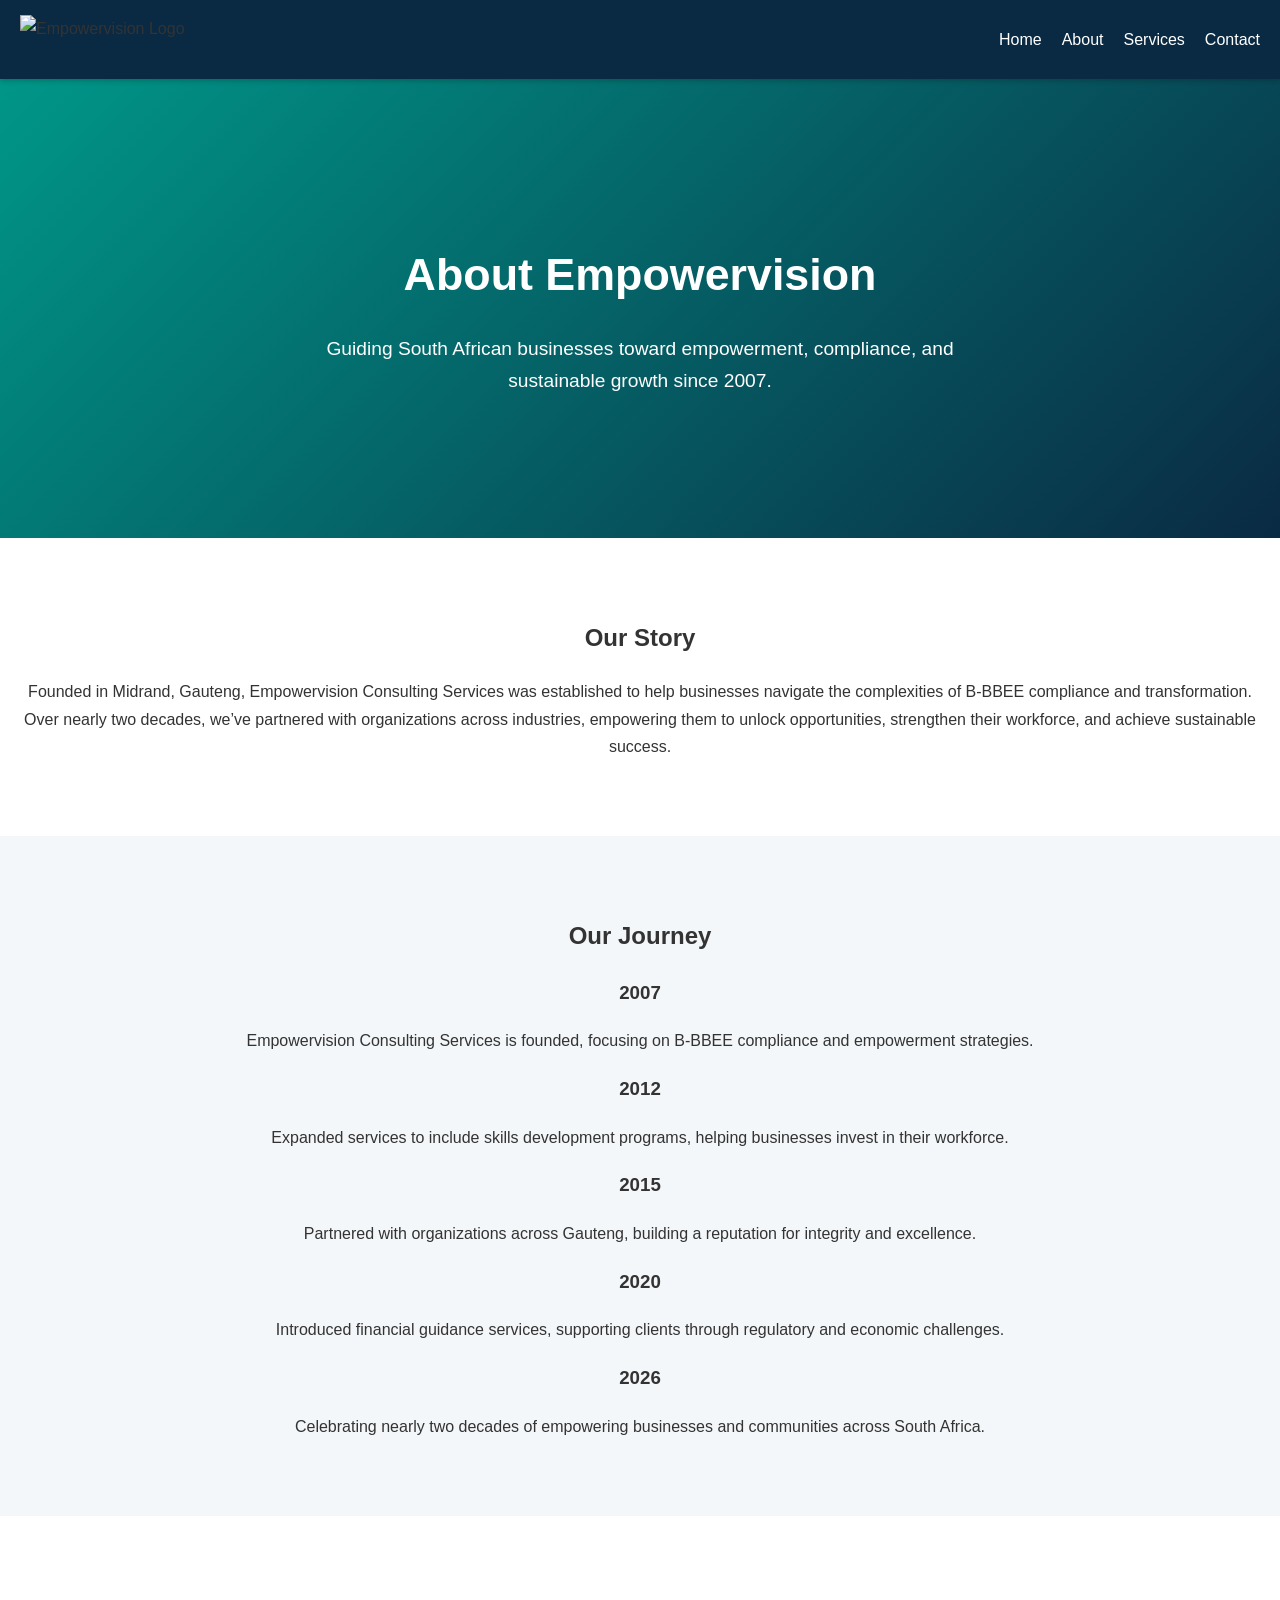
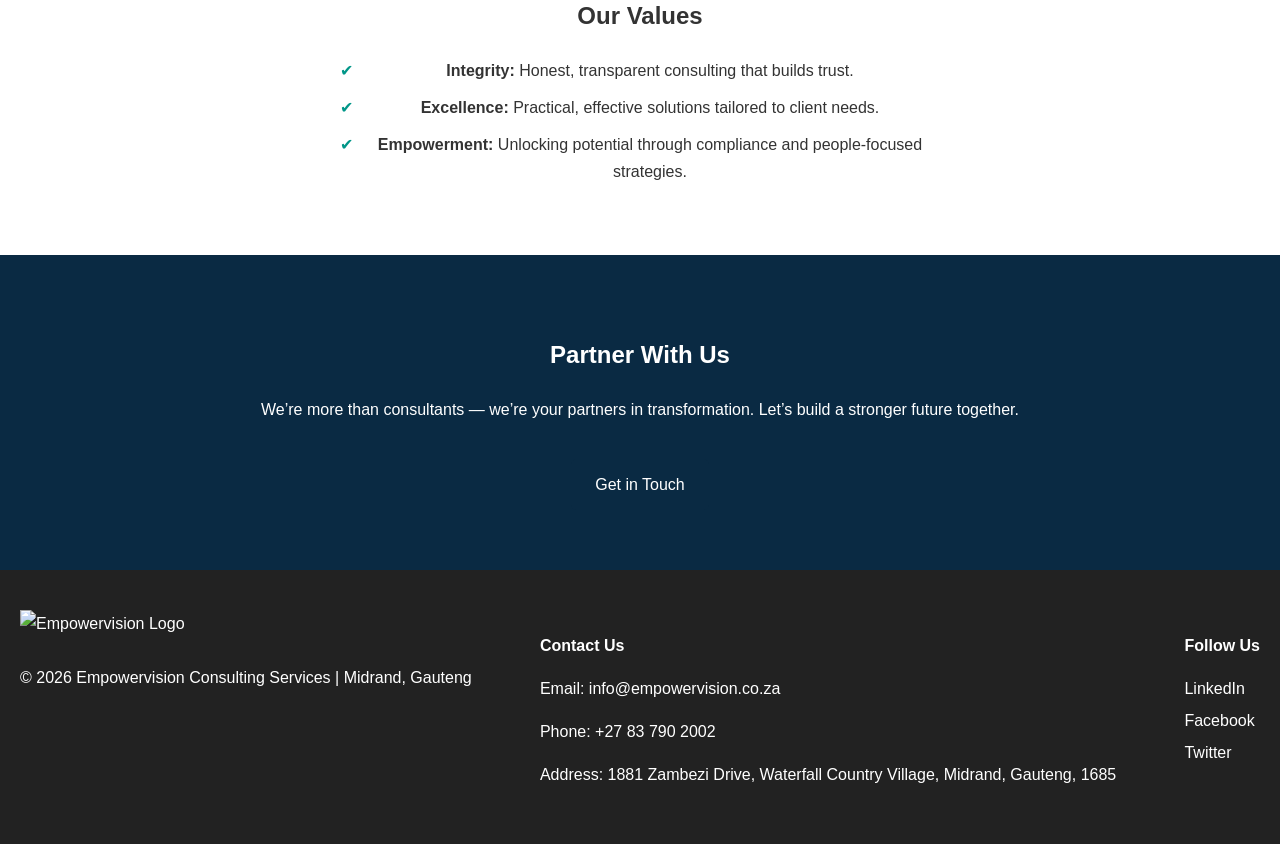
==== about.html @ a026f105 "Add About Us page with company information This file contains the HTML structure for the About Us pa" ====
<!DOCTYPE html>
<html lang="en">
<head>
  <meta charset="UTF-8">
  <meta name="viewport" content="width=device-width, initial-scale=1.0">
  <title>About Us | Empowervision Consulting Services</title>
  <link rel="stylesheet" href="style.css">
</head>
<body>
  <!-- Header -->
  <header>
    <nav class="navbar">
      <img src="assets/LOGO.png" alt="Empowervision Logo" class="logo">
      <ul class="nav-links">
        <li><a href="index.html">Home</a></li>
        <li><a href="about.html" class="active">About</a></li>
        <li><a href="services.html">Services</a></li>
        <li><a href="contact.html">Contact</a></li>
      </ul>
    </nav>
  </header>

  <!-- Hero Section -->
  <section class="hero about-hero">
    <div class="hero-text">
      <h1>About Empowervision</h1>
      <p>Guiding South African businesses toward empowerment, compliance, and sustainable growth since 2007.</p>
    </div>
  </section>

  <!-- Our Story -->
  <section class="mission">
    <h2>Our Story</h2>
    <p>Founded in Midrand, Gauteng, Empowervision Consulting Services was established to help businesses navigate the complexities of B-BBEE compliance and transformation. Over nearly two decades, we’ve partnered with organizations across industries, empowering them to unlock opportunities, strengthen their workforce, and achieve sustainable success.</p>
  </section>

  <!-- Our Journey Timeline -->
  <section class="services">
    <h2>Our Journey</h2>
    <div class="timeline">
      <div class="timeline-item">
        <h3>2007</h3>
        <p>Empowervision Consulting Services is founded, focusing on B-BBEE compliance and empowerment strategies.</p>
      </div>
      <div class="timeline-item">
        <h3>2012</h3>
        <p>Expanded services to include skills development programs, helping businesses invest in their workforce.</p>
      </div>
      <div class="timeline-item">
        <h3>2015</h3>
        <p>Partnered with organizations across Gauteng, building a reputation for integrity and excellence.</p>
      </div>
      <div class="timeline-item">
        <h3>2020</h3>
        <p>Introduced financial guidance services, supporting clients through regulatory and economic challenges.</p>
      </div>
      <div class="timeline-item">
        <h3>2026</h3>
        <p>Celebrating nearly two decades of empowering businesses and communities across South Africa.</p>
      </div>
    </div>
  </section>

  <!-- Values Section -->
  <section class="why-us">
    <h2>Our Values</h2>
    <ul>
      <li><strong>Integrity:</strong> Honest, transparent consulting that builds trust.</li>
      <li><strong>Excellence:</strong> Practical, effective solutions tailored to client needs.</li>
      <li><strong>Empowerment:</strong> Unlocking potential through compliance and people-focused strategies.</li>
    </ul>
  </section>

  <!-- Call to Action -->
  <section class="cta">
    <h2>Partner With Us</h2>
    <p>We’re more than consultants — we’re your partners in transformation. Let’s build a stronger future together.</p>
    <a href="contact.html" class="btn">Get in Touch</a>
  </section>

  <!-- Footer -->
  <footer>
    <div class="footer-content">
      <div class="footer-left">
        <img src="assets/LOGO.png" alt="Empowervision Logo" class="footer-logo">
        <p>&copy; 2026 Empowervision Consulting Services | Midrand, Gauteng</p>
      </div>
      <div class="footer-middle">
        <h4>Contact Us</h4>
        <p>Email: info@empowervision.co.za</p>
        <p>Phone: +27 83 790 2002</p>
        <p>Address: 1881 Zambezi Drive, Waterfall Country Village, Midrand, Gauteng, 1685</p>
      </div>
      <div class="footer-right">
        <h4>Follow Us</h4>
        <ul class="social-links">
          <li><a href="#">LinkedIn</a></li>
          <li><a href="#">Facebook</a></li>
          <li><a href="#">Twitter</a></li>
        </ul>
      </div>
    </div>
  </footer>
</body>
</html>
---- style.css ----
:root {
  --primary-color: #0a2a43;   /* Deep navy */
  --accent-color: #009688;   /* Teal/green */
  --light-bg: #f9f9f9;
  --text-color: #333;
}

html {
  scroll-behavior: smooth;
}

body {
  margin: 0;
  font-family: 'Poppins', Arial, Helvetica, sans-serif;
  color: var(--text-color);
  line-height: 1.7;
  background: #fff;
}

/* Header & Navbar */
header {
  background: var(--primary-color);
  padding: 10px 20px;
  position: sticky;
  top: 0;
  z-index: 1000;
  box-shadow: 0 2px 5px rgba(0,0,0,0.2);
}

.logo {
  height: 50px;
}

.navbar {
  display: flex;
  justify-content: space-between;
  align-items: center;
}

.nav-links {
  list-style: none;
  display: flex;
  gap: 20px;
}

.nav-links a {
  color: #fff;
  text-decoration: none;
  font-weight: 500;
  transition: color 0.3s ease;
}

.nav-links a:hover {
  color: var(--accent-color);
}

/* Hero Section */
.hero {
  background: linear-gradient(135deg, var(--accent-color), var(--primary-color));
  color: #fff;
  text-align: center;
  padding: 120px 20px;
}

.hero h1 {
  font-size: 2.8rem;
  margin-bottom: 20px;
  animation: fadeInDown 1s ease;
}

.hero p {
  font-size: 1.2rem;
  max-width: 700px;
  margin: 0 auto 20px;
  animation: fadeInUp 1.2s ease;
}

.btn {
  display: inline-block;
  background: var(--primary-color);
  color: #fff;
  padding: 12px 24px;
  margin-top: 20px;
  text-decoration: none;
  border-radius: 5px;
  transition: transform 0.3s ease, background 0.3s ease;
}

.btn:hover {
  transform: scale(1.05);
  background: #06405f;
}

/* Mission & Values */
.mission {
  padding: 60px 20px;
  text-align: center;
}

.values-grid {
  display: flex;
  justify-content: center;
  gap: 20px;
  flex-wrap: wrap;
  margin-top: 30px;
}

.value-card {
  background: var(--light-bg);
  padding: 20px;
  border-radius: 6px;
  width: 250px;
  border: 1px solid #ddd;
  transition: transform 0.3s ease, box-shadow 0.3s ease;
}

.value-card:hover {
  transform: translateY(-5px);
  box-shadow: 0 8px 20px rgba(0,0,0,0.15);
}

/* Services */
.services {
  padding: 60px 20px;
  text-align: center;
  background: #f4f7f9;
}

.service-grid {
  display: flex;
  justify-content: center;
  gap: 20px;
  flex-wrap: wrap;
  margin-top: 30px;
}

.service-card {
  background: #fff;
  padding: 20px;
  border-radius: 6px;
  width: 250px;
  border: 1px solid #ddd;
  transition: transform 0.3s ease, box-shadow 0.3s ease;
}

.service-card:hover {
  transform: translateY(-5px);
  box-shadow: 0 8px 20px rgba(0,0,0,0.15);
}

/* Why Us */
.why-us {
  padding: 60px 20px;
  text-align: center;
}

.why-us ul {
  list-style: none;
  padding: 0;
  max-width: 600px;
  margin: 0 auto;
}

.why-us li {
  margin: 10px 0;
  font-weight: 500;
  position: relative;
  padding-left: 20px;
}

.why-us li::before {
  content: "✔";
  color: var(--accent-color);
  position: absolute;
  left: 0;
}

/* Call to Action */
.cta {
  background: var(--primary-color);
  color: #fff;
  text-align: center;
  padding: 60px 20px;
}

.cta h2 {
  margin-bottom: 20px;
}

/* Footer */
footer {
  background: #222;
  color: #fff;
  padding: 40px 20px;
}

.footer-content {
  display: flex;
  justify-content: space-between;
  flex-wrap: wrap;
  gap: 30px;
}

.footer-logo {
  height: 40px;
  margin-bottom: 10px;
}

.footer-middle h4,
.footer-right h4 {
  margin-bottom: 10px;
}

.social-links {
  list-style: none;
  padding: 0;
}

.social-links li {
  margin: 5px 0;
}

.social-links a {
  color: #fff;
  text-decoration: none;
  transition: color 0.3s ease;
}

.social-links a:hover {
  color: var(--accent-color);
}

/* Animations */
.fade-in {
  opacity: 0;
  transform: translateY(20px);
  animation: fadeInUp 1s forwards;
}

.slide-up {
  opacity: 0;
  transform: translateY(40px);
  animation: slideUp 1s forwards;
}

@keyframes fadeInUp {
  to {
    opacity: 1;
    transform: translateY(0);
  }
}

@keyframes fadeInDown {
  from {
    opacity: 0;
    transform: translateY(-30px);
  }
  to {
    opacity: 1;
    transform: translateY(0);
  }
}

@keyframes slideUp {
  to {
    opacity: 1;
    transform: translateY(0);
  }
}

/* Responsive Design */
@media (max-width: 768px) {
  .navbar {
    flex-direction: column;
  }

  .service-grid, .values-grid {
    flex-direction: column;
    align-items: center;
  }

  .footer-content {
    flex-direction: column;
    text-align: center;
  }
}
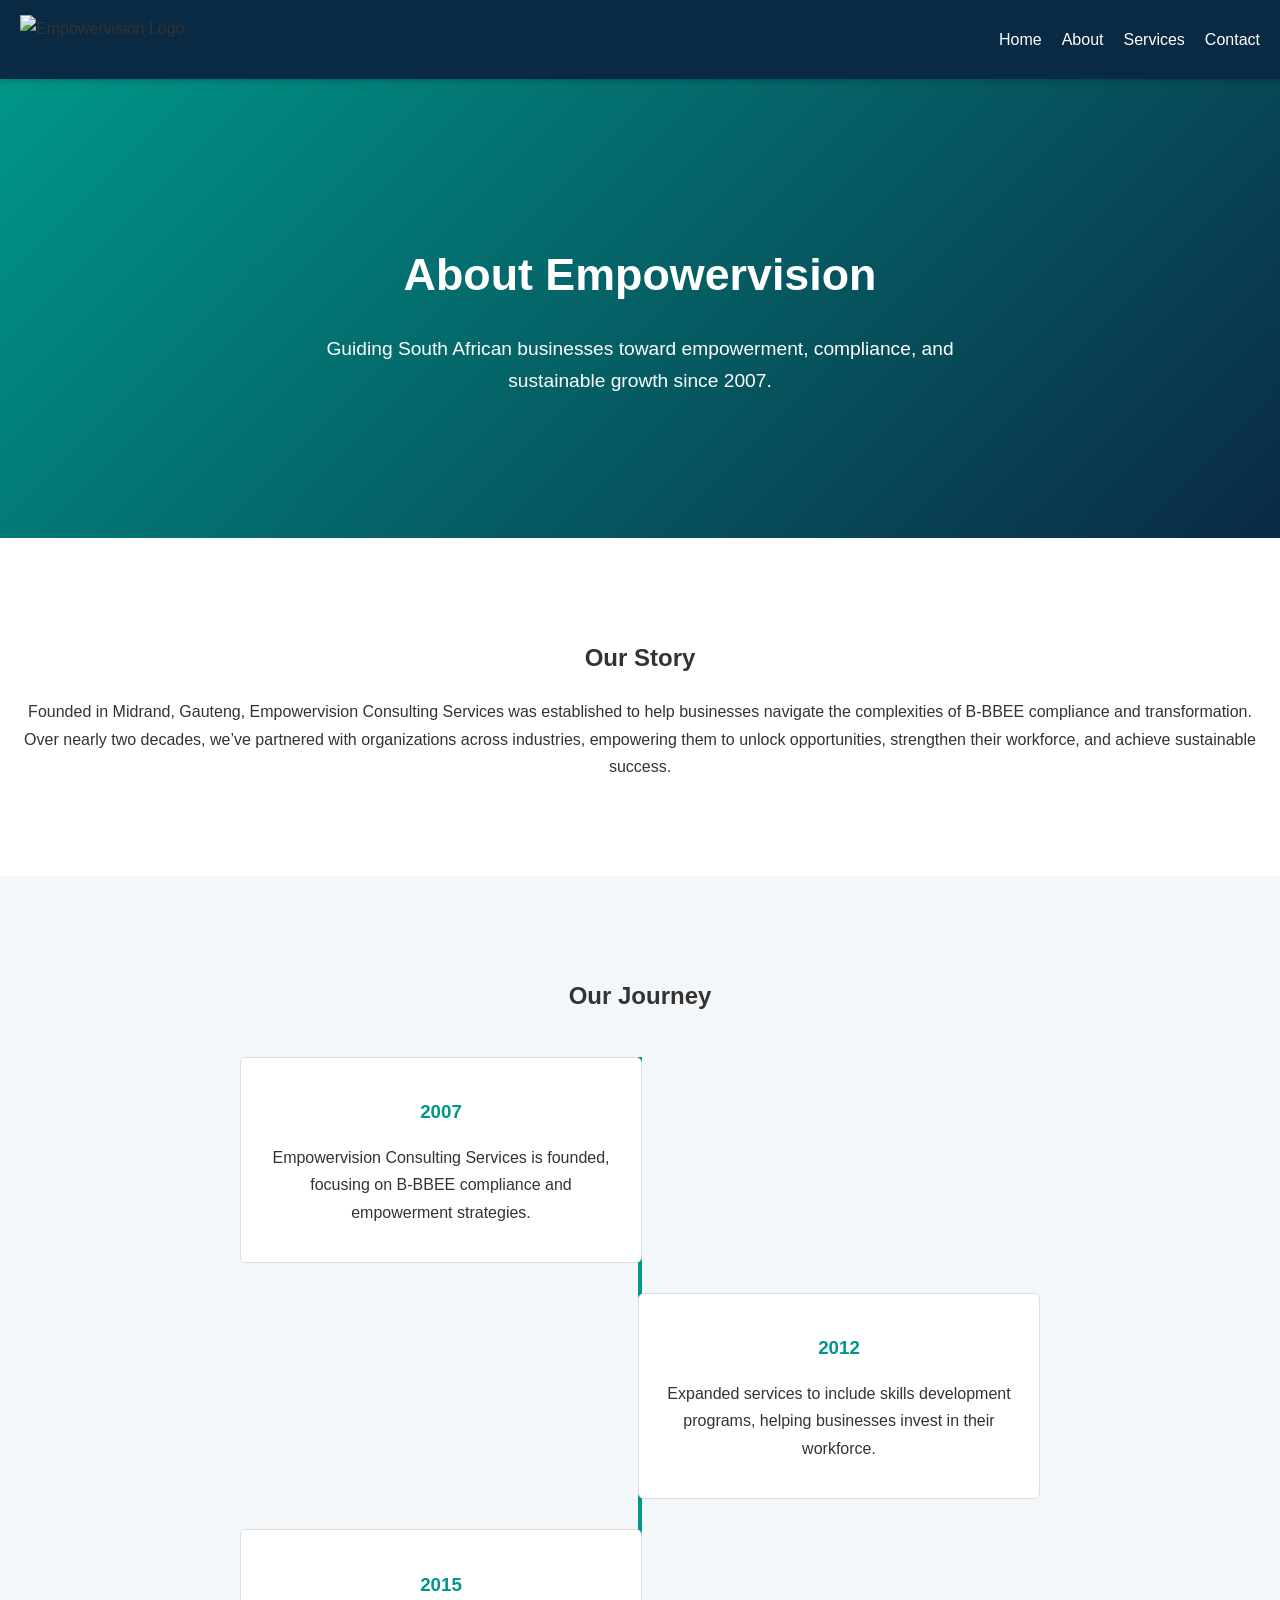
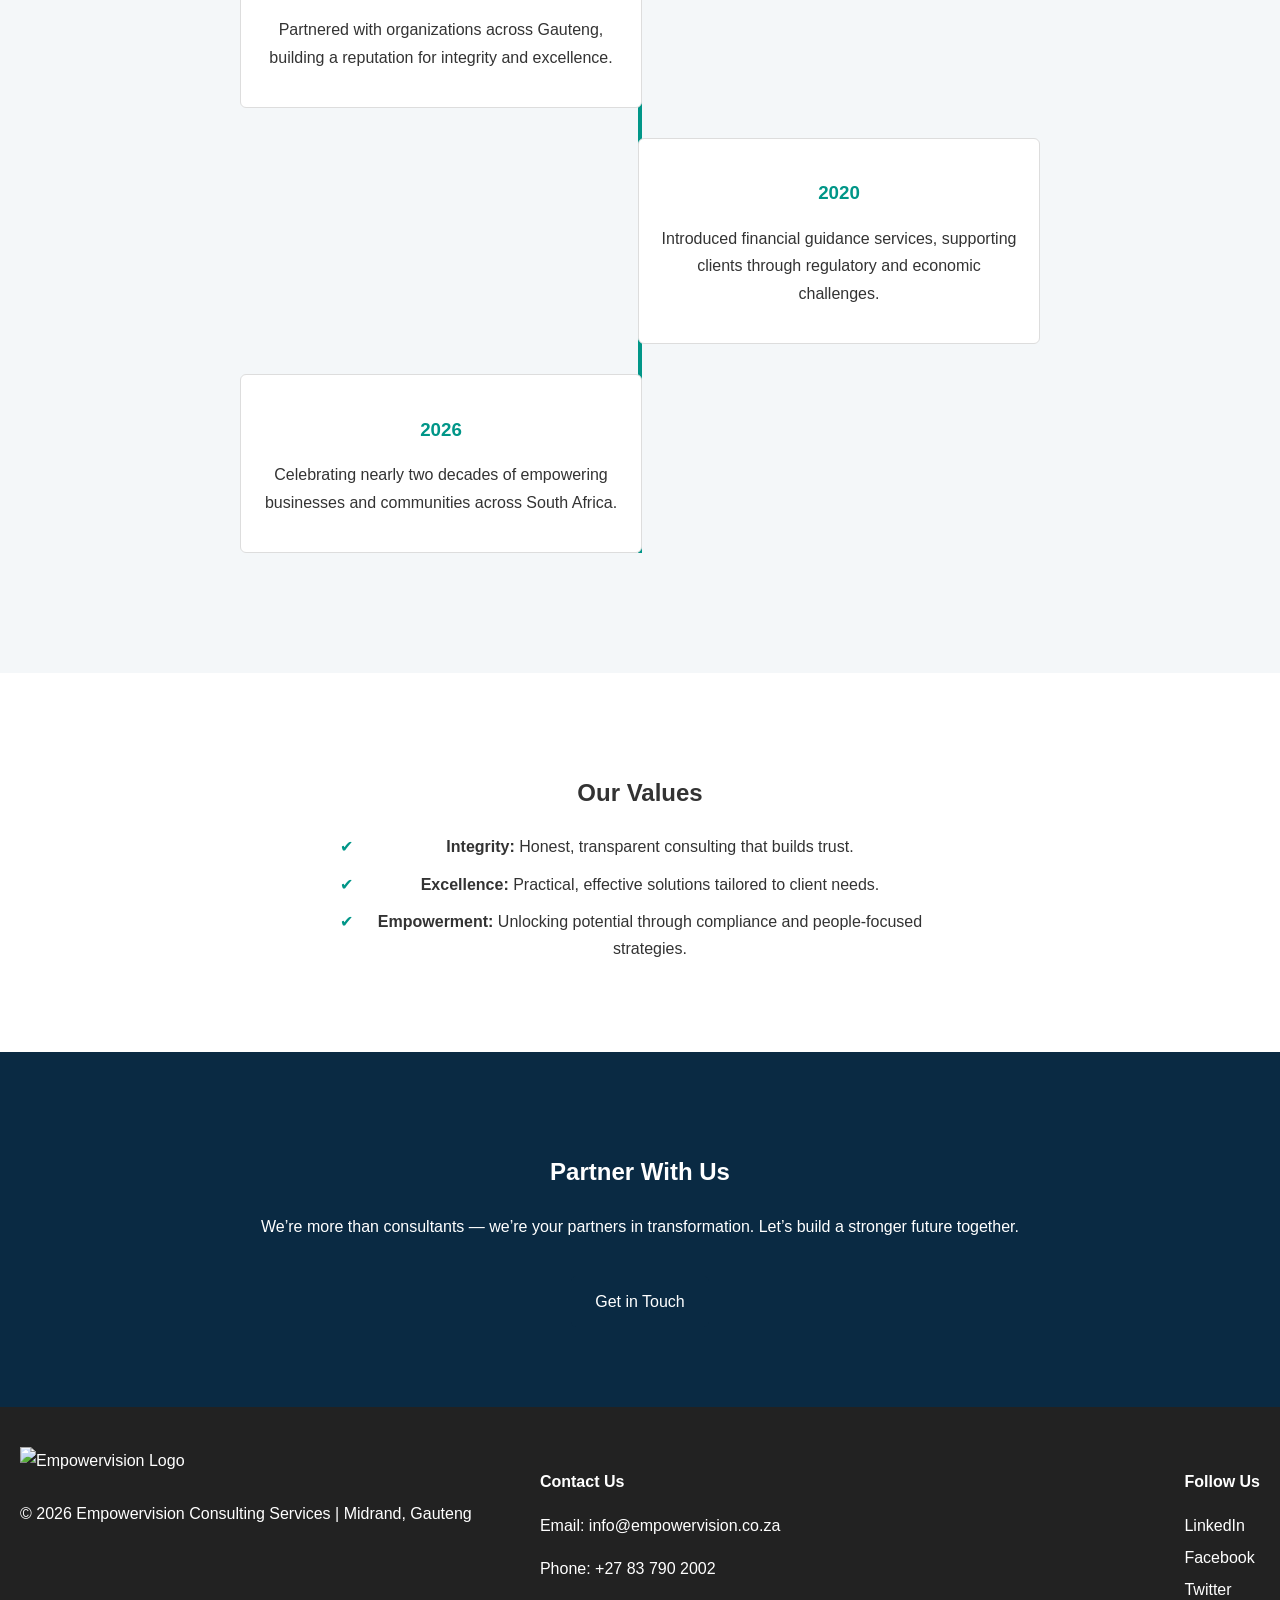
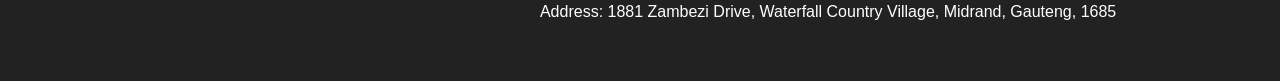
==== commit 93c398ef: "Implement responsive header with hamburger menu Added a responsive navigation header with a hamburge" ====
--- a/about.html
+++ b/about.html
@@ -7,18 +7,27 @@
   <link rel="stylesheet" href="style.css">
 </head>
 <body>
-  <!-- Header -->
-  <header>
-    <nav class="navbar">
-      <img src="assets/LOGO.png" alt="Empowervision Logo" class="logo">
-      <ul class="nav-links">
-        <li><a href="index.html">Home</a></li>
-        <li><a href="about.html" class="active">About</a></li>
-        <li><a href="services.html">Services</a></li>
-        <li><a href="contact.html">Contact</a></li>
-      </ul>
-    </nav>
-  </header>
+<!-- Header -->
+<header>
+  <nav class="navbar">
+    <img src="assets/LOGO.png" alt="Empowervision Logo" class="logo">
+
+    <!-- Navigation Links -->
+    <ul class="nav-links">
+      <li><a href="index.html">Home</a></li>
+      <li><a href="about.html">About</a></li>
+      <li><a href="services.html">Services</a></li>
+      <li><a href="contact.html">Contact</a></li>
+    </ul>
+
+    <!-- Hamburger Button -->
+    <div class="hamburger">
+      <span></span>
+      <span></span>
+      <span></span>
+    </div>
+  </nav>
+</header>
 
   <!-- Hero Section -->
   <section class="hero about-hero">
@@ -101,5 +110,14 @@
       </div>
     </div>
   </footer>
+  <script>
+  const hamburger = document.querySelector('.hamburger');
+  const navLinks = document.querySelector('.nav-links');
+
+  hamburger.addEventListener('click', () => {
+    hamburger.classList.toggle('active');
+    navLinks.classList.toggle('active');
+  });
+</script>
 </body>
 </html>
--- a/style.css
+++ b/style.css
@@ -54,6 +54,59 @@
   color: var(--accent-color);
 }
 
+/* Hamburger */
+.hamburger {
+  display: none;
+  flex-direction: column;
+  cursor: pointer;
+  gap: 5px;
+}
+
+.hamburger span {
+  width: 25px;
+  height: 3px;
+  background: #fff;
+  border-radius: 2px;
+  transition: all 0.3s ease;
+}
+
+/* Mobile Menu */
+@media (max-width: 768px) {
+  .nav-links {
+    position: absolute;
+    top: 70px;
+    right: 0;
+    background: var(--primary-color);
+    flex-direction: column;
+    width: 200px;
+    padding: 20px;
+    gap: 15px;
+    transform: translateX(100%);
+    transition: transform 0.3s ease;
+  }
+
+  .nav-links.active {
+    transform: translateX(0);
+  }
+
+  .hamburger {
+    display: flex;
+  }
+}
+
+/* Hamburger Animation (X toggle) */
+.hamburger.active span:nth-child(1) {
+  transform: rotate(45deg) translate(5px, 5px);
+}
+
+.hamburger.active span:nth-child(2) {
+  opacity: 0;
+}
+
+.hamburger.active span:nth-child(3) {
+  transform: rotate(-45deg) translate(5px, -5px);
+}
+
 /* Hero Section */
 .hero {
   background: linear-gradient(135deg, var(--accent-color), var(--primary-color));
@@ -93,7 +146,7 @@
 
 /* Mission & Values */
 .mission {
-  padding: 60px 20px;
+  padding: 80px 20px;
   text-align: center;
 }
 
@@ -121,7 +174,7 @@
 
 /* Services */
 .services {
-  padding: 60px 20px;
+  padding: 80px 20px;
   text-align: center;
   background: #f4f7f9;
 }
@@ -150,7 +203,7 @@
 
 /* Why Us */
 .why-us {
-  padding: 60px 20px;
+  padding: 80px 20px;
   text-align: center;
 }
 
@@ -180,7 +233,7 @@
   background: var(--primary-color);
   color: #fff;
   text-align: center;
-  padding: 60px 20px;
+  padding: 80px 20px;
 }
 
 .cta h2 {
@@ -268,15 +321,14 @@
   }
 }
 
-/* Responsive Design */
+/* Responsive Timeline */
 @media (max-width: 768px) {
-  .navbar {
-    flex-direction: column;
-  }
-
-  .service-grid, .values-grid {
-    flex-direction: column;
-    align-items: center;
+  .timeline::before {
+    left: 10px;
+  }
+  .timeline-item {
+    width: 100%;
+    align-self: flex-start;
   }
 
   .footer-content {
@@ -284,3 +336,98 @@
     text-align: center;
   }
 }
+
+/* Contact Form */
+.contact-form {
+  display: flex;
+  flex-direction: column;
+  gap: 15px;
+  max-width: 600px;
+  margin: 0 auto;
+}
+
+.contact-form input,
+.contact-form textarea {
+  padding: 12px;
+  border: 1px solid #ddd;
+  border-radius: 6px;
+  font-size: 1rem;
+}
+
+.contact-form button {
+  align-self: flex-start;
+  background: var(--accent-color);
+  color: #fff;
+  padding: 12px 24px;
+  border: none;
+  border-radius: 6px;
+  cursor: pointer;
+  font-size: 1rem;
+  transition: background 0.3s ease, transform 0.3s ease;
+}
+
+.contact-form button:hover {
+  background: #00796b;
+  transform: scale(1.05);
+}
+
+/* Timeline Section */
+.timeline {
+  display: flex;
+  flex-direction: column;
+  gap: 30px;
+  max-width: 800px;
+  margin: 40px auto;
+  position: relative;
+}
+
+.timeline::before {
+  content: "";
+  position: absolute;
+  left: 50%;
+  top: 0;
+  bottom: 0;
+  width: 4px;
+  background: var(--accent-color);
+  transform: translateX(-50%);
+}
+
+.timeline-item {
+  background: #fff;
+  border: 1px solid #ddd;
+  border-radius: 6px;
+  padding: 20px;
+  width: 45%;
+  position: relative;
+}
+
+.timeline-item:nth-child(odd) {
+  align-self: flex-start;
+}
+
+.timeline-item:nth-child(even) {
+  align-self: flex-end;
+}
+
+.timeline-item h3 {
+  color: var(--accent-color);
+  margin-bottom: 10px;
+}
+
+/* Responsive Timeline */
+@media (max-width: 768px) {
+  .timeline::before {
+    left: 10px;
+  }
+  .timeline-item {
+    width: 100%;
+    align-self: flex-start;
+  }
+}
+
+/* Utility: Container for consistent spacing */
+.container {
+  max-width: 1200px;
+  margin: 0 auto;
+  padding: 0 20px;
+}
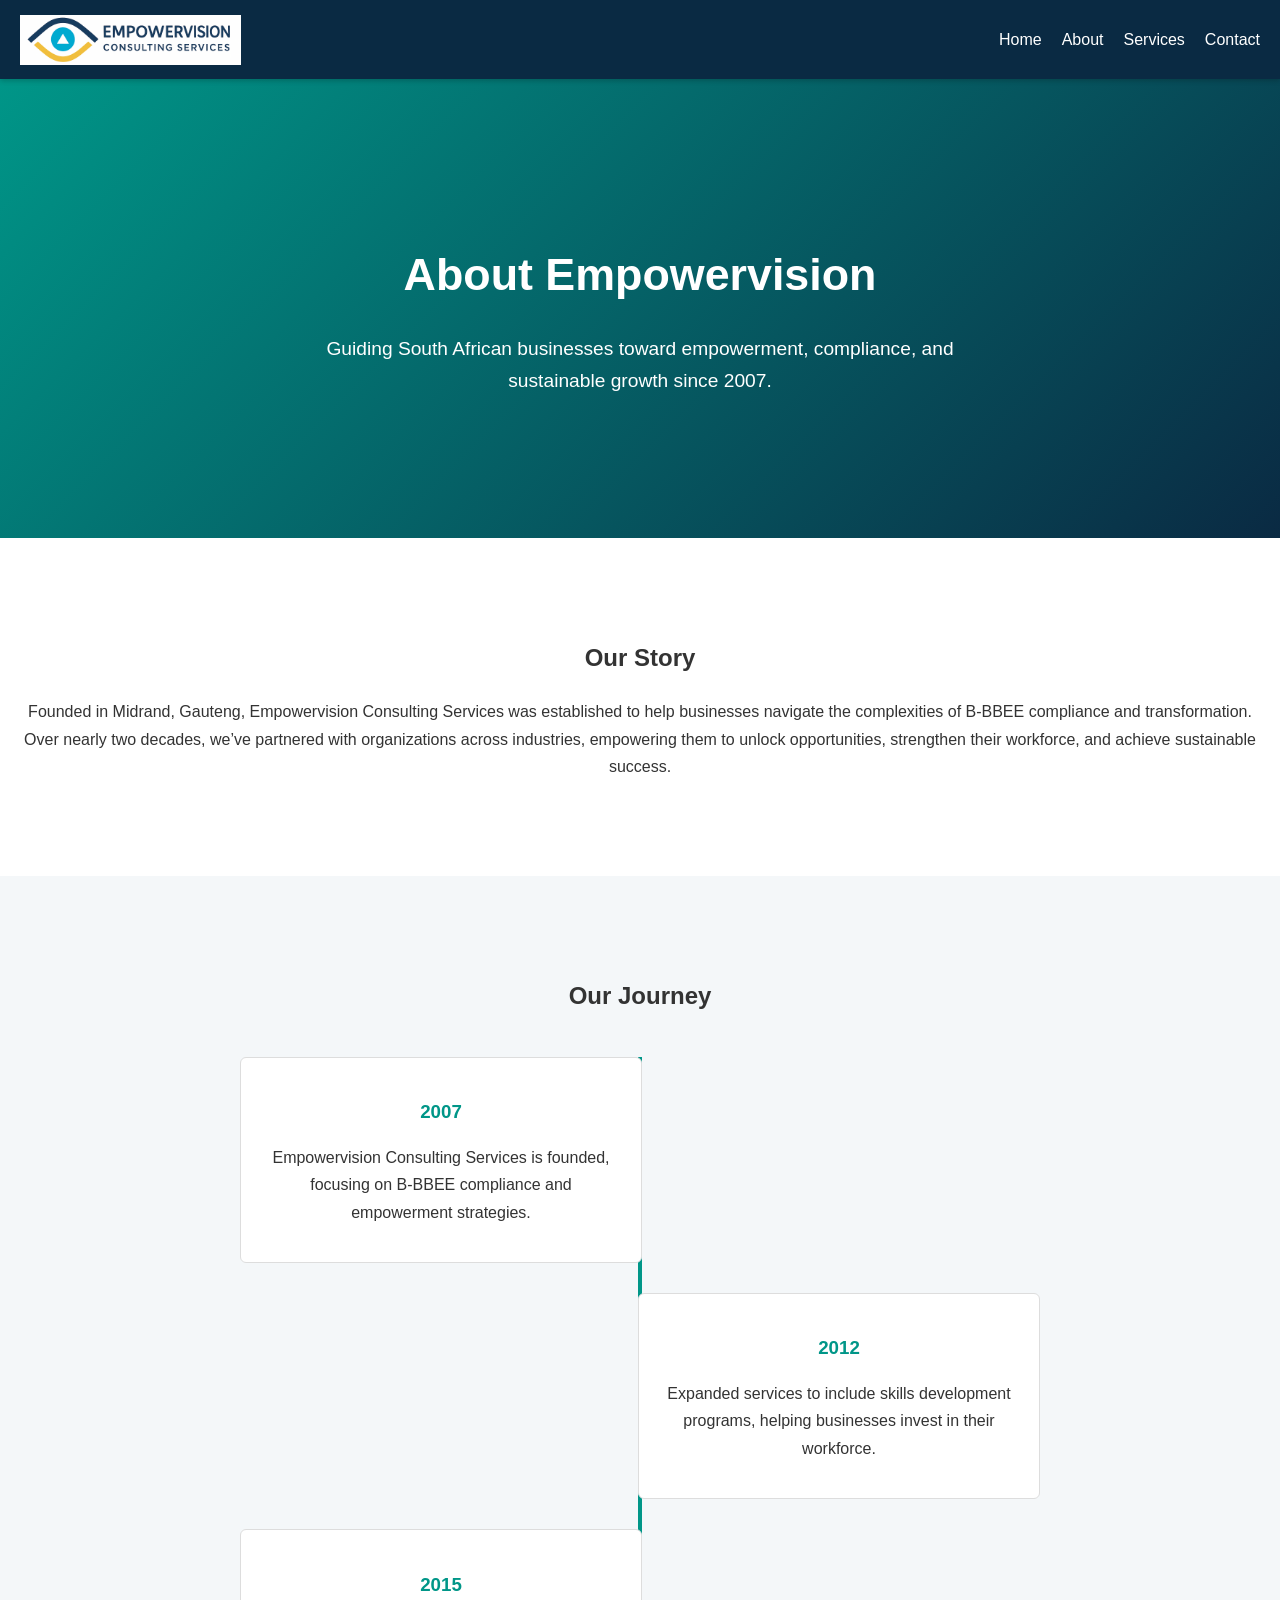
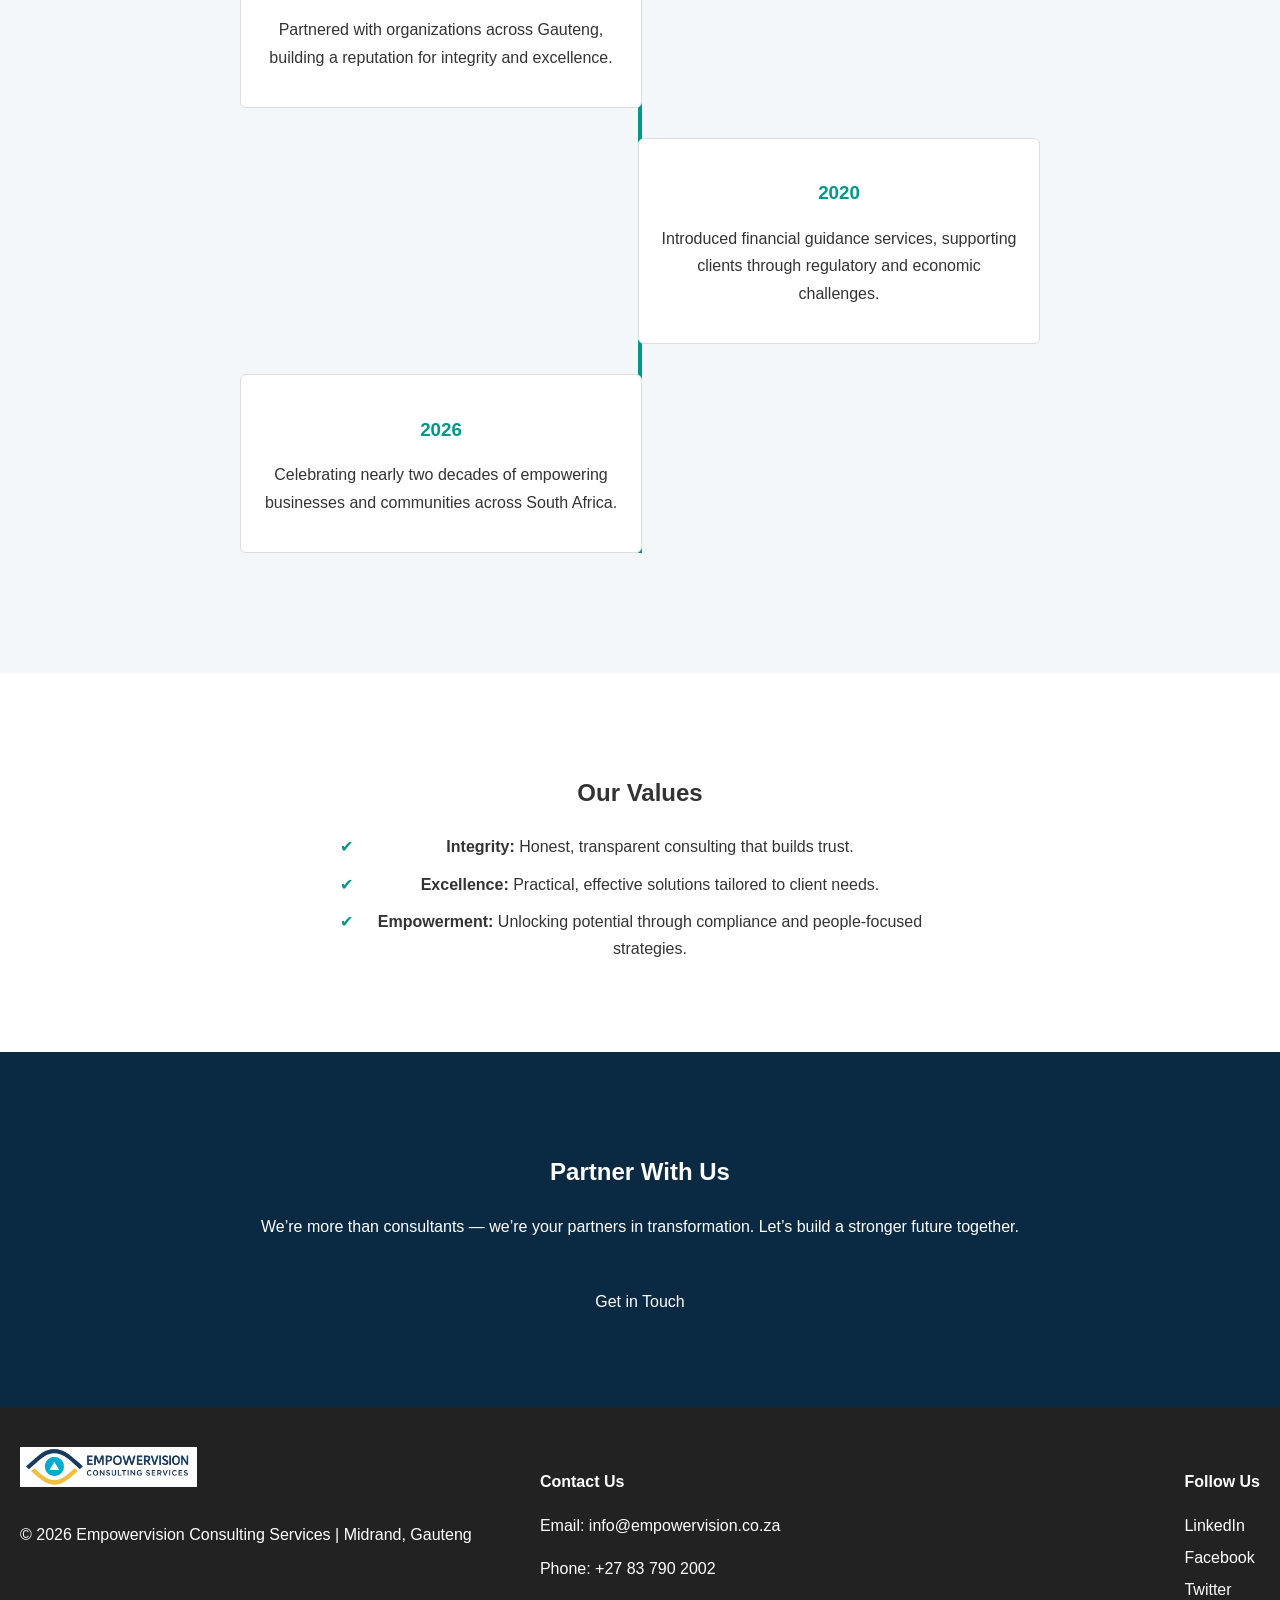
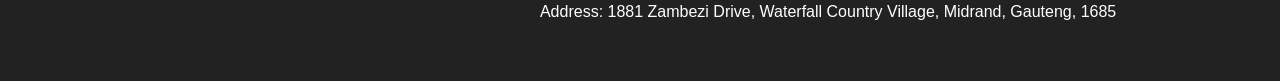
==== commit ca828b53: "Change logo image source in about.html" ====
--- a/about.html
+++ b/about.html
@@ -10,7 +10,7 @@
 <!-- Header -->
 <header>
   <nav class="navbar">
-    <img src="assets/LOGO.png" alt="Empowervision Logo" class="logo">
+    <img src="logo.png" alt="Empowervision Logo" class="logo">
 
     <!-- Navigation Links -->
     <ul class="nav-links">
@@ -91,7 +91,7 @@
   <footer>
     <div class="footer-content">
       <div class="footer-left">
-        <img src="assets/LOGO.png" alt="Empowervision Logo" class="footer-logo">
+        <img src="logo.png" alt="Empowervision Logo" class="footer-logo">
         <p>&copy; 2026 Empowervision Consulting Services | Midrand, Gauteng</p>
       </div>
       <div class="footer-middle">
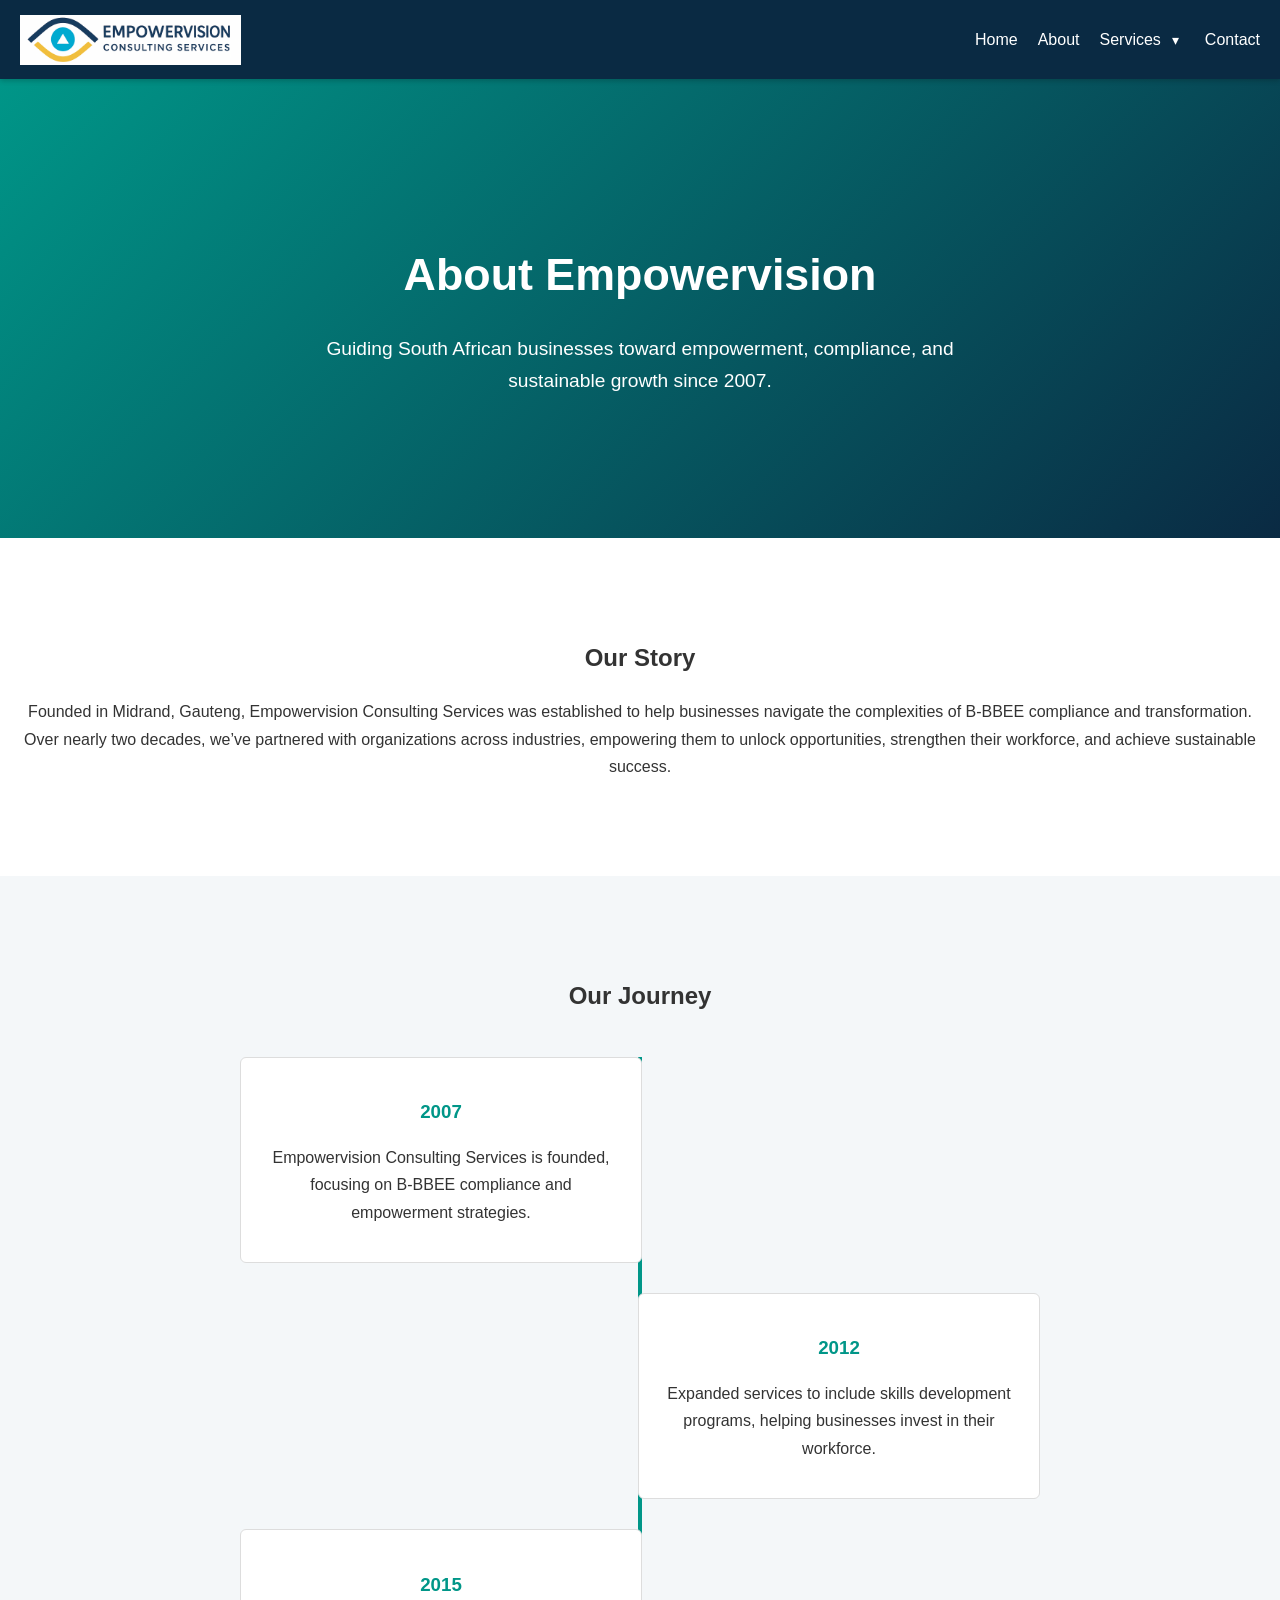
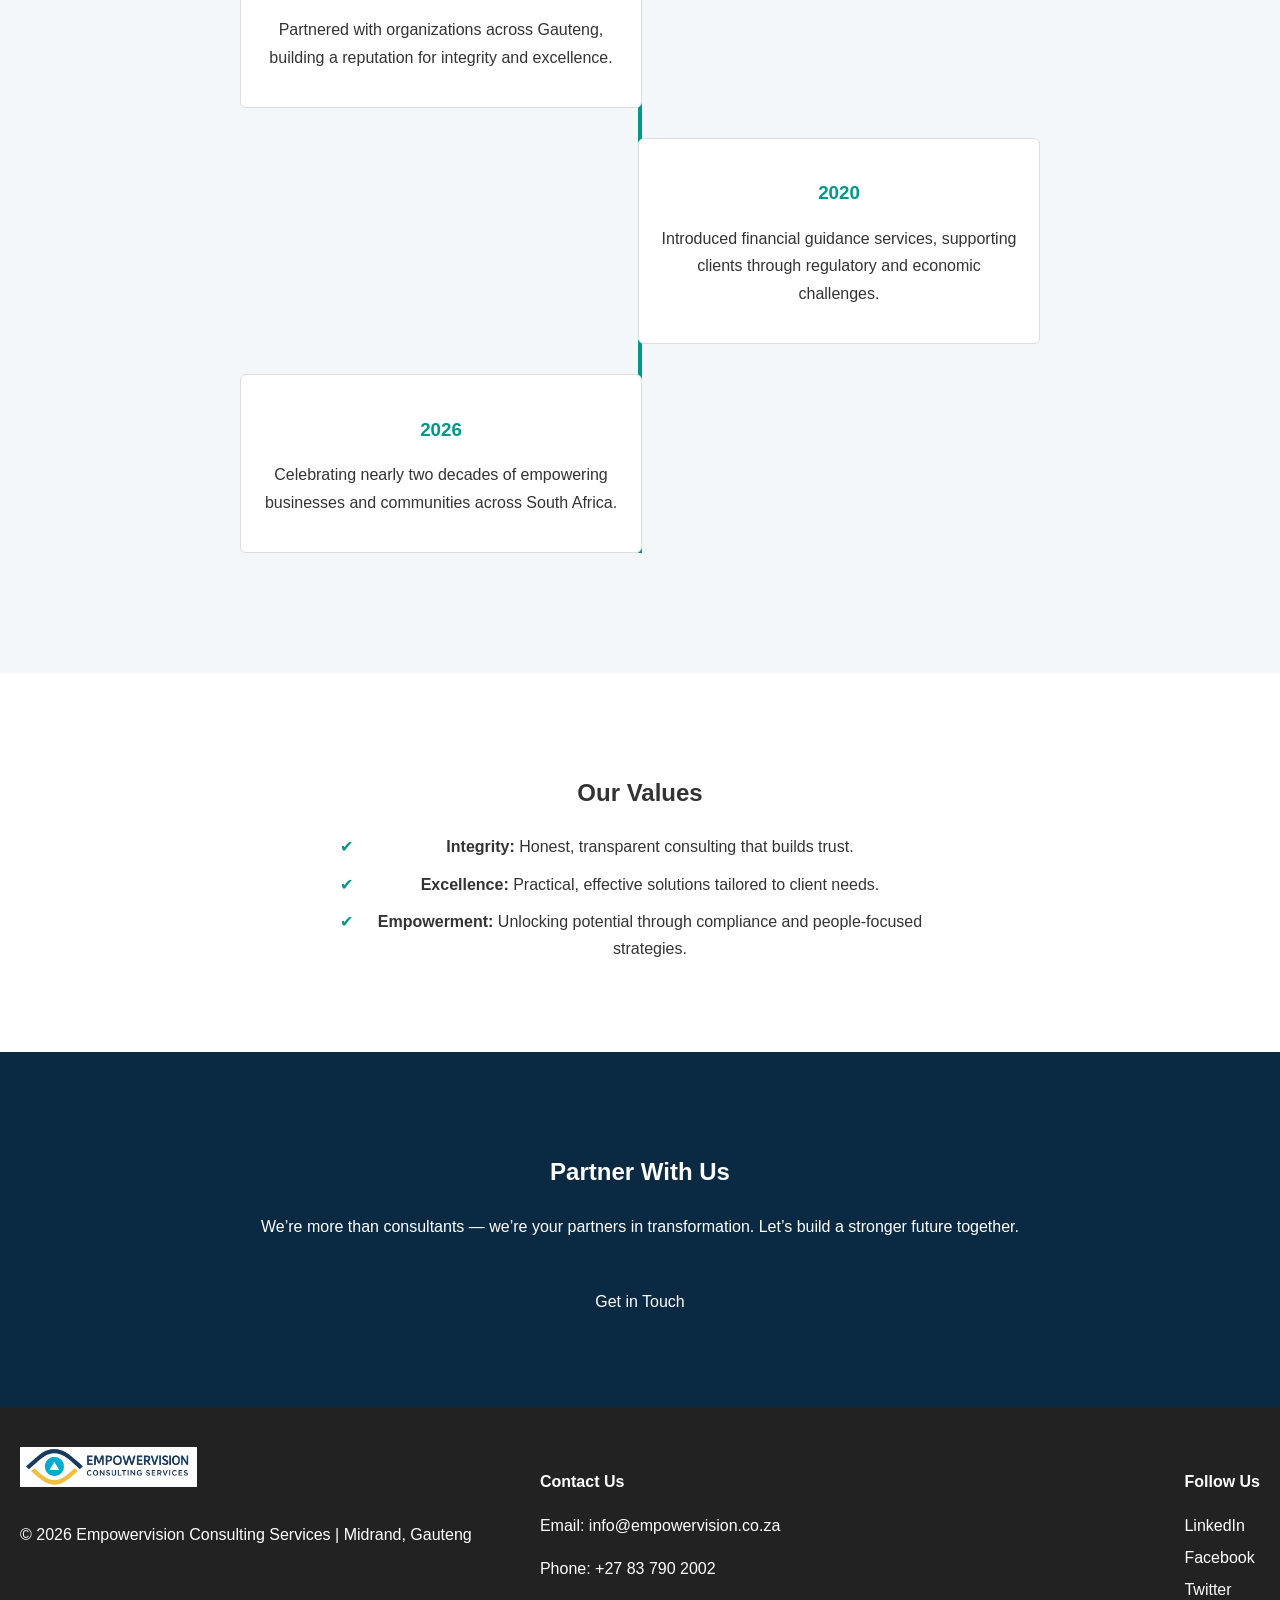
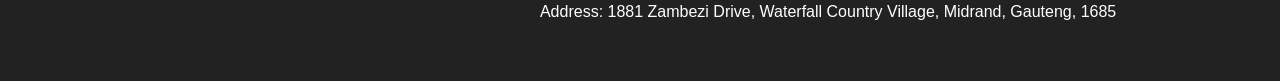
==== commit cc576709: "Update services dropdown and add comments" ====
--- a/about.html
+++ b/about.html
@@ -16,7 +16,20 @@
     <ul class="nav-links">
       <li><a href="index.html">Home</a></li>
       <li><a href="about.html">About</a></li>
-      <li><a href="services.html">Services</a></li>
+
+      <!-- Services link + dropdown button -->
+      <li class="dropdown">
+        <!-- Services goes to overview -->
+        <a href="services.html">Services</a>
+        <!-- Arrow button toggles dropdown -->
+        <button class="dropdown-btn" aria-label="Toggle Services Subpages">▾</button>
+        <ul class="dropdown-menu">
+          <li><a href="bbbee.html">B-BBEE Consulting</a></li>
+          <li><a href="skills.html">Skills Development</a></li>
+          <li><a href="fintech.html">Fintech</a></li>
+        </ul>
+      </li>
+
       <li><a href="contact.html">Contact</a></li>
     </ul>
 
@@ -28,6 +41,7 @@
     </div>
   </nav>
 </header>
+
 
   <!-- Hero Section -->
   <section class="hero about-hero">
@@ -110,14 +124,6 @@
       </div>
     </div>
   </footer>
-  <script>
-  const hamburger = document.querySelector('.hamburger');
-  const navLinks = document.querySelector('.nav-links');
-
-  hamburger.addEventListener('click', () => {
-    hamburger.classList.toggle('active');
-    navLinks.classList.toggle('active');
-  });
-</script>
+<script src="script.js"></script>
 </body>
 </html>
--- a/style.css
+++ b/style.css
@@ -54,6 +54,62 @@
   color: var(--accent-color);
 }
 
+/* Dropdown Menu */
+.dropdown {
+  position: relative;
+  display: flex;
+  align-items: center;
+}
+
+.dropdown-btn {
+  background: none;
+  border: none;
+  color: #fff;
+  font-size: 0.9rem;
+  cursor: pointer;
+  margin-left: 5px;
+  transition: color 0.3s ease, transform 0.3s ease;
+}
+
+.dropdown-btn:hover {
+  color: var(--accent-color);
+}
+
+/* Rotate arrow when active */
+.dropdown.active .dropdown-btn {
+  transform: rotate(180deg);
+}
+
+.dropdown-menu {
+  display: none;
+  position: absolute;
+  background: var(--primary-color);
+  list-style: none;
+  padding: 10px 0;
+  margin: 0;
+  top: 100%;
+  left: 0;
+  min-width: 200px;
+  border-radius: 4px;
+  box-shadow: 0 4px 8px rgba(0,0,0,0.2);
+}
+
+.dropdown-menu li a {
+  color: #fff;
+  text-decoration: none;
+  display: block;
+  padding: 8px 12px;
+}
+
+.dropdown-menu li a:hover {
+  background: var(--accent-color);
+}
+
+/* Show dropdown when active */
+.dropdown.active .dropdown-menu {
+  display: block;
+}
+
 /* Hamburger */
 .hamburger {
   display: none;
@@ -70,9 +126,23 @@
   transition: all 0.3s ease;
 }
 
+/* Hamburger Animation (X toggle) */
+.hamburger.active span:nth-child(1) {
+  transform: rotate(45deg) translate(5px, 5px);
+}
+
+.hamburger.active span:nth-child(2) {
+  opacity: 0;
+}
+
+.hamburger.active span:nth-child(3) {
+  transform: rotate(-45deg) translate(5px, -5px);
+}
+
 /* Mobile Menu */
 @media (max-width: 768px) {
   .nav-links {
+    display: none; /* hide by default */
     position: absolute;
     top: 70px;
     right: 0;
@@ -86,25 +156,20 @@
   }
 
   .nav-links.active {
+    display: flex; /* show when active */
     transform: translateX(0);
   }
 
   .hamburger {
     display: flex;
   }
-}
-
-/* Hamburger Animation (X toggle) */
-.hamburger.active span:nth-child(1) {
-  transform: rotate(45deg) translate(5px, 5px);
-}
-
-.hamburger.active span:nth-child(2) {
-  opacity: 0;
-}
-
-.hamburger.active span:nth-child(3) {
-  transform: rotate(-45deg) translate(5px, -5px);
+
+  /* Mobile dropdown styling */
+  .dropdown-menu {
+    position: static;
+    box-shadow: none;
+    background: var(--primary-color);
+  }
 }
 
 /* Hero Section */
@@ -201,6 +266,18 @@
   box-shadow: 0 8px 20px rgba(0,0,0,0.15);
 }
 
+.read-more {
+  display: inline-block;
+  margin-top: 10px;
+  color: var(--accent-color);
+  font-weight: 500;
+  text-decoration: none;
+}
+
+.read-more:hover {
+  text-decoration: underline;
+}
+
 /* Why Us */
 .why-us {
   padding: 80px 20px;
@@ -319,56 +396,6 @@
     opacity: 1;
     transform: translateY(0);
   }
-}
-
-/* Responsive Timeline */
-@media (max-width: 768px) {
-  .timeline::before {
-    left: 10px;
-  }
-  .timeline-item {
-    width: 100%;
-    align-self: flex-start;
-  }
-
-  .footer-content {
-    flex-direction: column;
-    text-align: center;
-  }
-}
-
-/* Contact Form */
-.contact-form {
-  display: flex;
-  flex-direction: column;
-  gap: 15px;
-  max-width: 600px;
-  margin: 0 auto;
-}
-
-.contact-form input,
-.contact-form textarea {
-  padding: 12px;
-  border: 1px solid #ddd;
-  border-radius: 6px;
-  font-size: 1rem;
-}
-
-.contact-form button {
-  align-self: flex-start;
-  background: var(--accent-color);
-  color: #fff;
-  padding: 12px 24px;
-  border: none;
-  border-radius: 6px;
-  cursor: pointer;
-  font-size: 1rem;
-  transition: background 0.3s ease, transform 0.3s ease;
-}
-
-.contact-form button:hover {
-  background: #00796b;
-  transform: scale(1.05);
 }
 
 /* Timeline Section */
@@ -431,3 +458,4 @@
   margin: 0 auto;
   padding: 0 20px;
 }
+
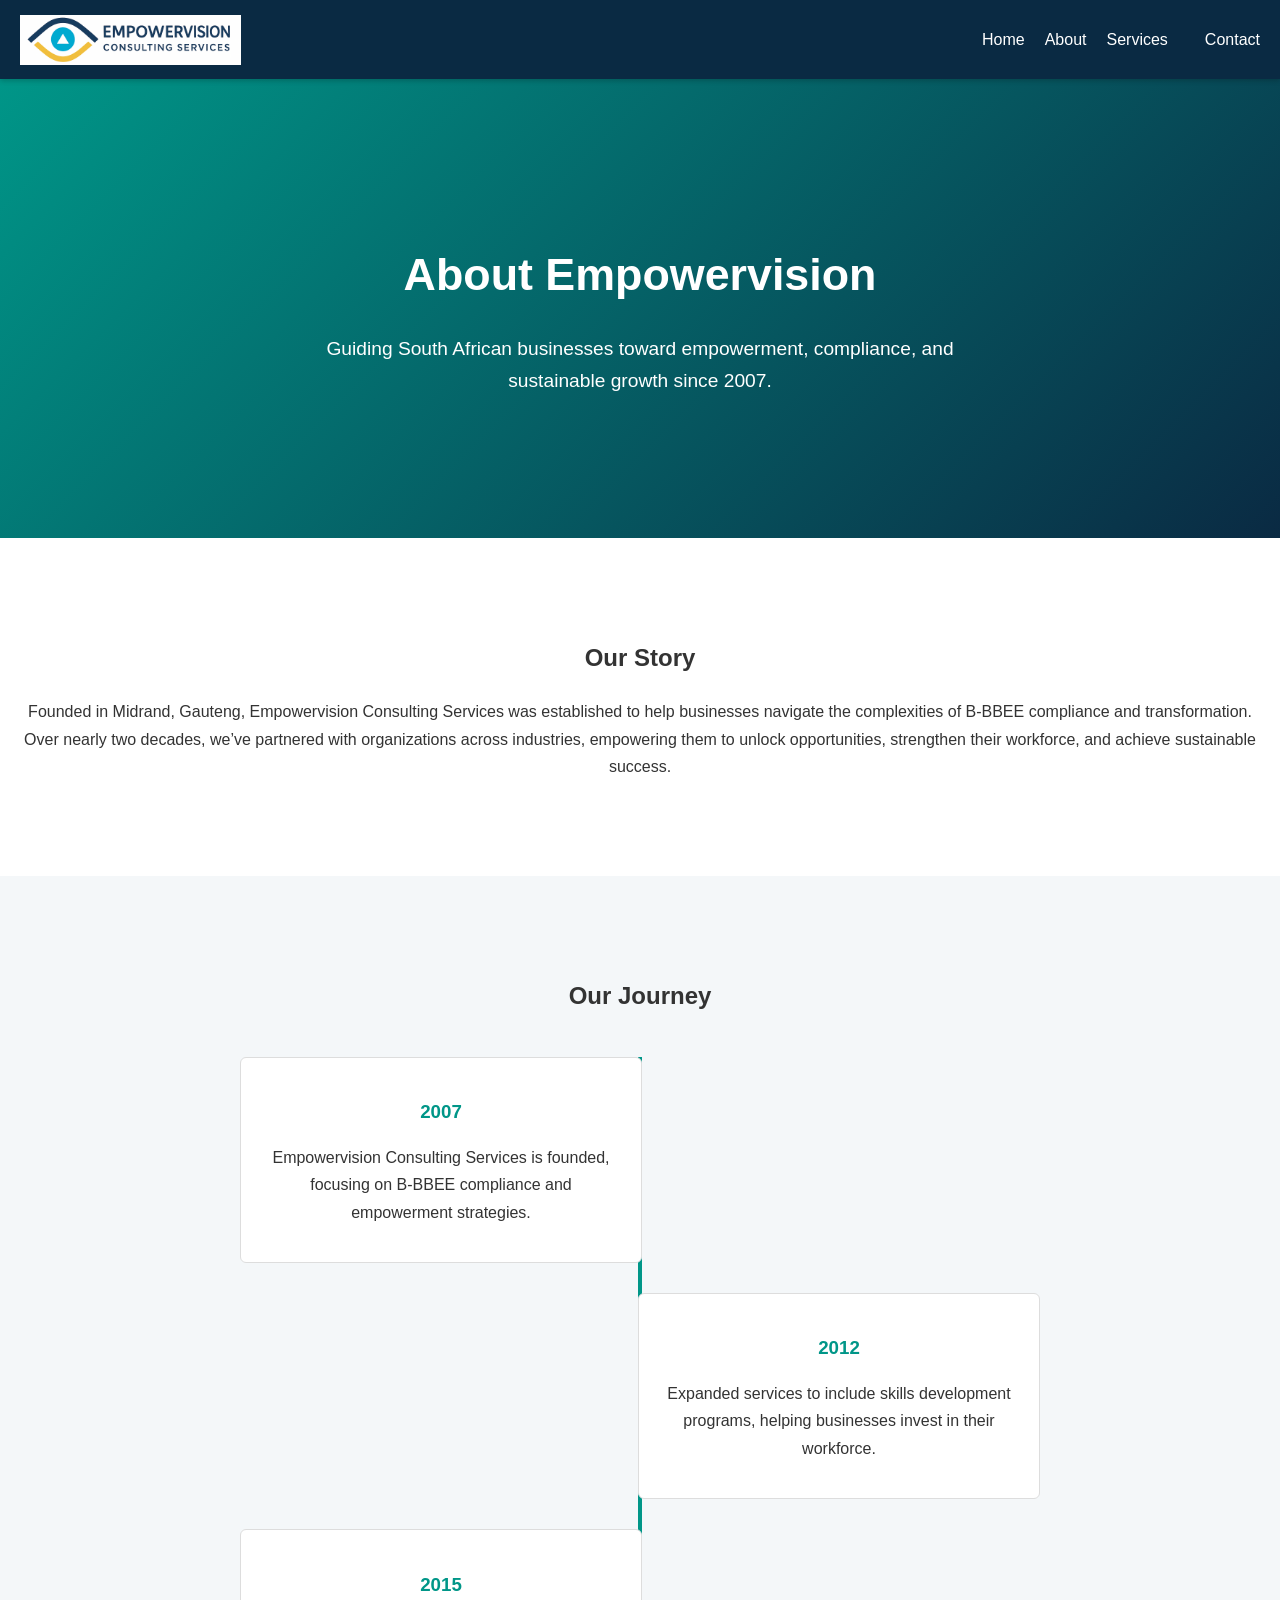
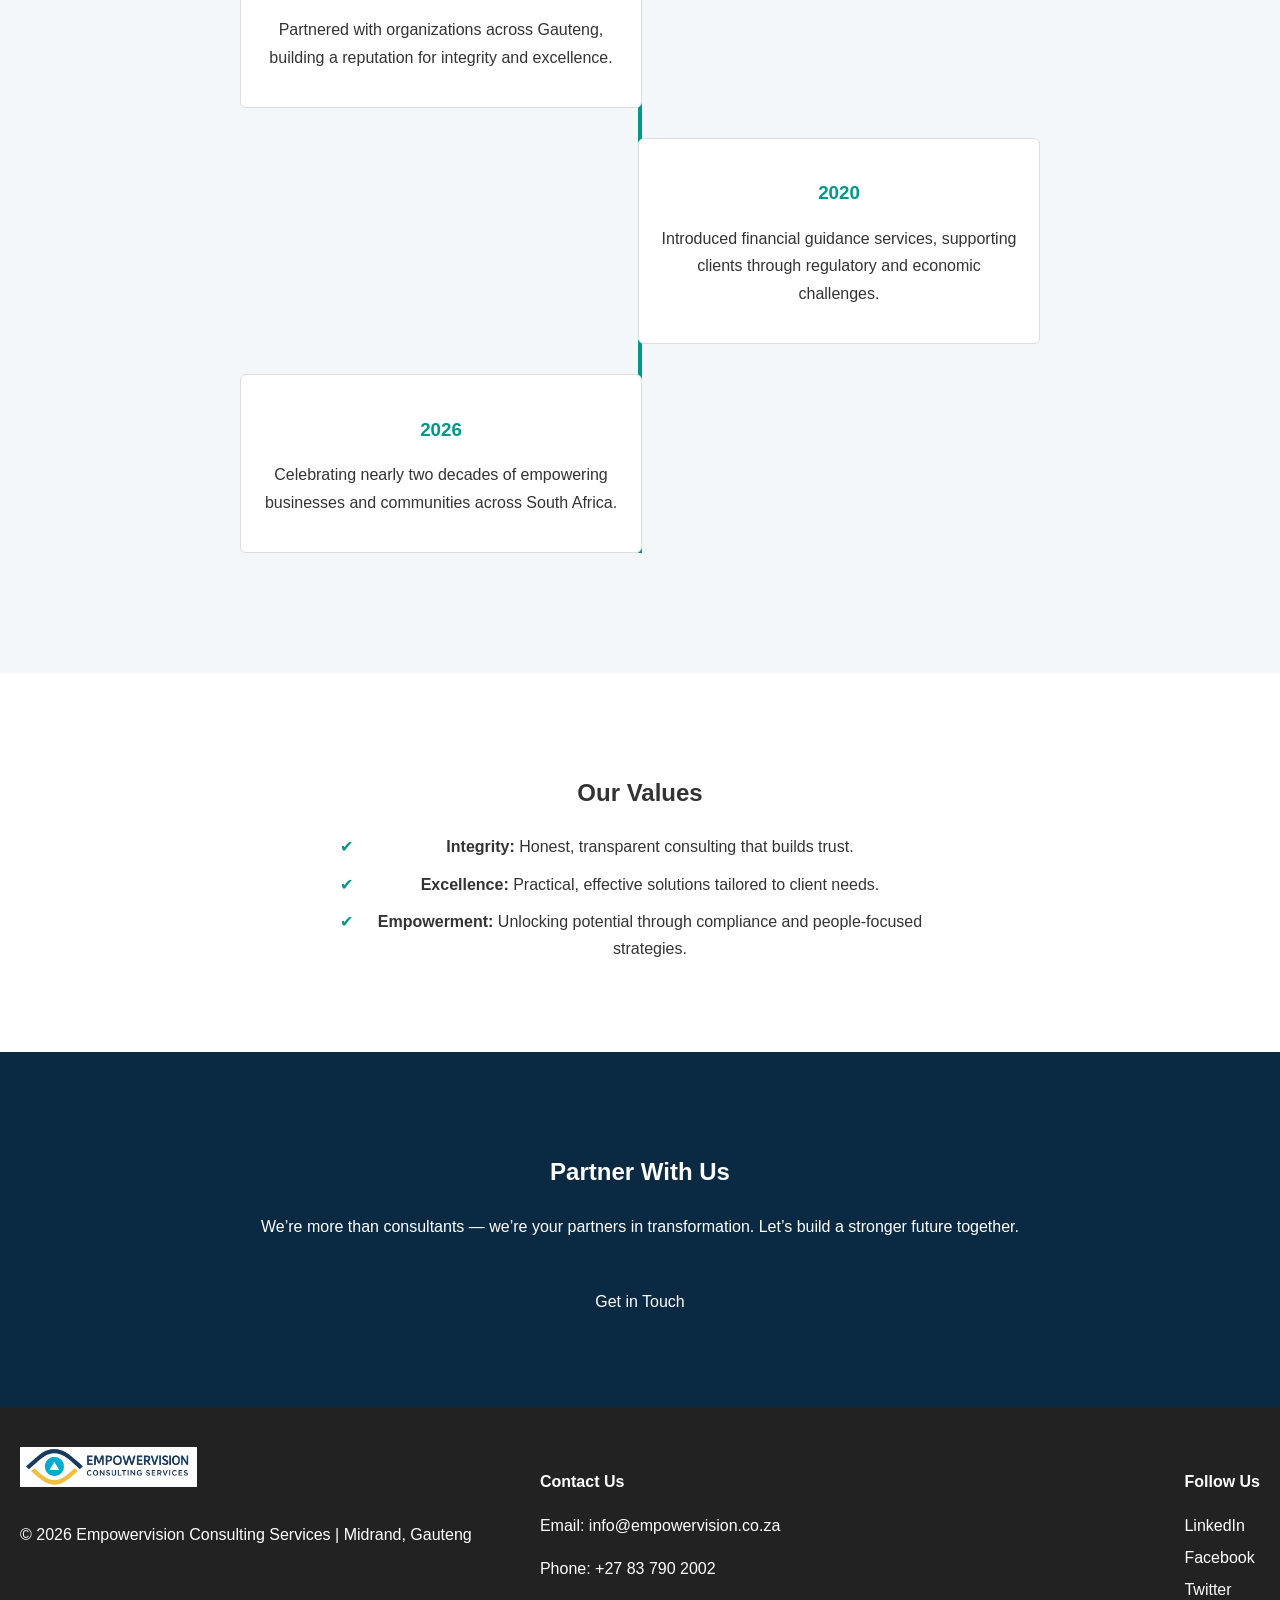
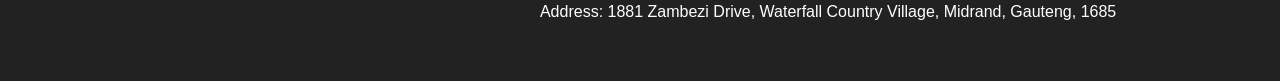
==== commit c044c35a: "Refactor dropdown button and hamburger menu HTML" ====
--- a/about.html
+++ b/about.html
@@ -19,10 +19,10 @@
 
       <!-- Services link + dropdown button -->
       <li class="dropdown">
-        <!-- Services goes to overview -->
         <a href="services.html">Services</a>
-        <!-- Arrow button toggles dropdown -->
-        <button class="dropdown-btn" aria-label="Toggle Services Subpages">▾</button>
+        <button class="dropdown-btn" aria-label="Toggle Services Subpages">
+          <span class="chevron"></span>
+        </button>
         <ul class="dropdown-menu">
           <li><a href="bbbee.html">B-BBEE Consulting</a></li>
           <li><a href="skills.html">Skills Development</a></li>
@@ -35,9 +35,7 @@
 
     <!-- Hamburger Button -->
     <div class="hamburger">
-      <span></span>
-      <span></span>
-      <span></span>
+      <span></span><span></span><span></span>
     </div>
   </nav>
 </header>
--- a/style.css
+++ b/style.css
@@ -165,10 +165,28 @@
   }
 
   /* Mobile dropdown styling */
+  .dropdown {
+    flex-direction: column; /* stack Services + arrow + menu vertically */
+    align-items: flex-start;
+  }
+
+  .dropdown-btn {
+    margin-left: 0;
+    margin-top: 5px;
+  }
+
   .dropdown-menu {
-    position: static;
+    position: static;   /* no absolute positioning */
     box-shadow: none;
     background: var(--primary-color);
+    width: 100%;        /* full width under Services */
+    padding: 0;
+    margin-top: 5px;
+  }
+
+  .dropdown-menu li a {
+    padding: 10px 15px;
+    border-top: 1px solid rgba(255,255,255,0.1); /* subtle divider */
   }
 }
 
